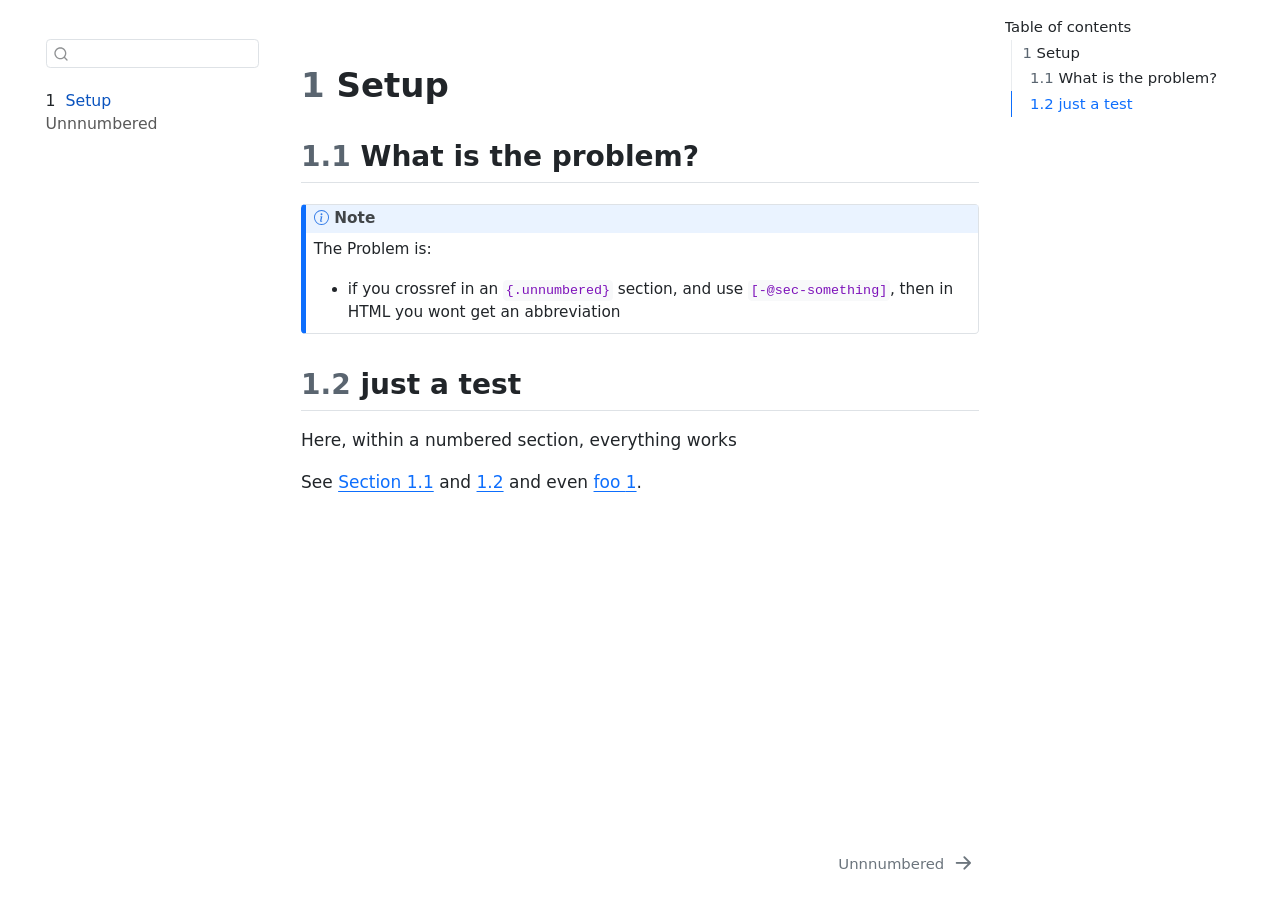
==== BOOK/index.html @ 223e7497 "init" ====
<!DOCTYPE html>
<html xmlns="http://www.w3.org/1999/xhtml" lang="en" xml:lang="en"><head>

<meta charset="utf-8">
<meta name="generator" content="quarto-1.6.32">

<meta name="viewport" content="width=device-width, initial-scale=1.0, user-scalable=yes">


<title>index</title>
<style>
code{white-space: pre-wrap;}
span.smallcaps{font-variant: small-caps;}
div.columns{display: flex; gap: min(4vw, 1.5em);}
div.column{flex: auto; overflow-x: auto;}
div.hanging-indent{margin-left: 1.5em; text-indent: -1.5em;}
ul.task-list{list-style: none;}
ul.task-list li input[type="checkbox"] {
  width: 0.8em;
  margin: 0 0.8em 0.2em -1em; /* quarto-specific, see https://github.com/quarto-dev/quarto-cli/issues/4556 */ 
  vertical-align: middle;
}
</style>


<script src="site_libs/quarto-nav/quarto-nav.js"></script>
<script src="site_libs/quarto-nav/headroom.min.js"></script>
<script src="site_libs/clipboard/clipboard.min.js"></script>
<script src="site_libs/quarto-search/autocomplete.umd.js"></script>
<script src="site_libs/quarto-search/fuse.min.js"></script>
<script src="site_libs/quarto-search/quarto-search.js"></script>
<meta name="quarto:offset" content="./">
<link href="./crossref.html" rel="next">
<script src="site_libs/quarto-html/quarto.js"></script>
<script src="site_libs/quarto-html/popper.min.js"></script>
<script src="site_libs/quarto-html/tippy.umd.min.js"></script>
<script src="site_libs/quarto-html/anchor.min.js"></script>
<link href="site_libs/quarto-html/tippy.css" rel="stylesheet">
<link href="site_libs/quarto-html/quarto-syntax-highlighting-2486e1f0a3ee9ee1fc393803a1361cdb.css" rel="stylesheet" id="quarto-text-highlighting-styles">
<script src="site_libs/bootstrap/bootstrap.min.js"></script>
<link href="site_libs/bootstrap/bootstrap-icons.css" rel="stylesheet">
<link href="site_libs/bootstrap/bootstrap-686122c4b2727e75ebdc897f2858214f.min.css" rel="stylesheet" append-hash="true" id="quarto-bootstrap" data-mode="light">
<script id="quarto-search-options" type="application/json">{
  "location": "sidebar",
  "copy-button": false,
  "collapse-after": 3,
  "panel-placement": "start",
  "type": "textbox",
  "limit": 50,
  "keyboard-shortcut": [
    "f",
    "/",
    "s"
  ],
  "show-item-context": false,
  "language": {
    "search-no-results-text": "No results",
    "search-matching-documents-text": "matching documents",
    "search-copy-link-title": "Copy link to search",
    "search-hide-matches-text": "Hide additional matches",
    "search-more-match-text": "more match in this document",
    "search-more-matches-text": "more matches in this document",
    "search-clear-button-title": "Clear",
    "search-text-placeholder": "",
    "search-detached-cancel-button-title": "Cancel",
    "search-submit-button-title": "Submit",
    "search-label": "Search"
  }
}</script>


</head>

<body class="nav-sidebar floating">

<div id="quarto-search-results"></div>
  <header id="quarto-header" class="headroom fixed-top">
  <nav class="quarto-secondary-nav">
    <div class="container-fluid d-flex">
      <button type="button" class="quarto-btn-toggle btn" data-bs-toggle="collapse" role="button" data-bs-target=".quarto-sidebar-collapse-item" aria-controls="quarto-sidebar" aria-expanded="false" aria-label="Toggle sidebar navigation" onclick="if (window.quartoToggleHeadroom) { window.quartoToggleHeadroom(); }">
        <i class="bi bi-layout-text-sidebar-reverse"></i>
      </button>
        <nav class="quarto-page-breadcrumbs" aria-label="breadcrumb"><ol class="breadcrumb"><li class="breadcrumb-item"><a href="./index.html"><span class="chapter-number">1</span>&nbsp; <span class="chapter-title">Setup</span></a></li></ol></nav>
        <a class="flex-grow-1" role="navigation" data-bs-toggle="collapse" data-bs-target=".quarto-sidebar-collapse-item" aria-controls="quarto-sidebar" aria-expanded="false" aria-label="Toggle sidebar navigation" onclick="if (window.quartoToggleHeadroom) { window.quartoToggleHeadroom(); }">      
        </a>
      <button type="button" class="btn quarto-search-button" aria-label="Search" onclick="window.quartoOpenSearch();">
        <i class="bi bi-search"></i>
      </button>
    </div>
  </nav>
</header>
<!-- content -->
<div id="quarto-content" class="quarto-container page-columns page-rows-contents page-layout-article">
<!-- sidebar -->
  <nav id="quarto-sidebar" class="sidebar collapse collapse-horizontal quarto-sidebar-collapse-item sidebar-navigation floating overflow-auto">
        <div class="mt-2 flex-shrink-0 align-items-center">
        <div class="sidebar-search">
        <div id="quarto-search" class="" title="Search"></div>
        </div>
        </div>
    <div class="sidebar-menu-container"> 
    <ul class="list-unstyled mt-1">
        <li class="sidebar-item">
  <div class="sidebar-item-container"> 
  <a href="./index.html" class="sidebar-item-text sidebar-link active">
 <span class="menu-text"><span class="chapter-number">1</span>&nbsp; <span class="chapter-title">Setup</span></span></a>
  </div>
</li>
        <li class="sidebar-item">
  <div class="sidebar-item-container"> 
  <a href="./crossref.html" class="sidebar-item-text sidebar-link">
 <span class="menu-text">Unnnumbered</span></a>
  </div>
</li>
    </ul>
    </div>
</nav>
<div id="quarto-sidebar-glass" class="quarto-sidebar-collapse-item" data-bs-toggle="collapse" data-bs-target=".quarto-sidebar-collapse-item"></div>
<!-- margin-sidebar -->
    <div id="quarto-margin-sidebar" class="sidebar margin-sidebar">
        <nav id="TOC" role="doc-toc" class="toc-active">
    <h2 id="toc-title">Table of contents</h2>
   
  <ul>
  <li><a href="#sec-setup" id="toc-sec-setup" class="nav-link active" data-scroll-target="#sec-setup"><span class="header-section-number">1</span> Setup</a>
  <ul class="collapse">
  <li><a href="#sec-problem" id="toc-sec-problem" class="nav-link" data-scroll-target="#sec-problem"><span class="header-section-number">1.1</span> What is the problem?</a></li>
  <li><a href="#sec-test" id="toc-sec-test" class="nav-link" data-scroll-target="#sec-test"><span class="header-section-number">1.2</span> just a test</a></li>
  </ul></li>
  </ul>
</nav>
    </div>
<!-- main -->
<main class="content" id="quarto-document-content">




<section id="sec-setup" class="level1" data-number="1">
<h1 data-number="1"><span class="header-section-number">1</span> Setup</h1>
<section id="sec-problem" class="level2" data-number="1.1">
<h2 data-number="1.1" class="anchored" data-anchor-id="sec-problem"><span class="header-section-number">1.1</span> What is the problem?</h2>
<div class="callout callout-style-default callout-note callout-titled">
<div class="callout-header d-flex align-content-center">
<div class="callout-icon-container">
<i class="callout-icon"></i>
</div>
<div class="callout-title-container flex-fill">
Note
</div>
</div>
<div class="callout-body-container callout-body">
<p>The Problem is:</p>
<ul>
<li>if you crossref in an <code>{.unnumbered}</code> section, and use <code>[-@sec-something]</code>, then in HTML you wont get an abbreviation</li>
</ul>
</div>
</div>
</section>
<section id="sec-test" class="level2" data-number="1.2">
<h2 data-number="1.2" class="anchored" data-anchor-id="sec-test"><span class="header-section-number">1.2</span> just a test</h2>
<p>Here, within a numbered section, everything works</p>
<p>See <a href="#sec-problem" class="quarto-xref"><span>Section 1.1</span></a> and <a href="#sec-test" class="quarto-xref"><span>1.2</span></a> and even <a href="#sec-setup" class="quarto-xref">foo&nbsp;<span>1</span></a>.</p>


</section>
</section>

</main> <!-- /main -->
<script id="quarto-html-after-body" type="application/javascript">
window.document.addEventListener("DOMContentLoaded", function (event) {
  const toggleBodyColorMode = (bsSheetEl) => {
    const mode = bsSheetEl.getAttribute("data-mode");
    const bodyEl = window.document.querySelector("body");
    if (mode === "dark") {
      bodyEl.classList.add("quarto-dark");
      bodyEl.classList.remove("quarto-light");
    } else {
      bodyEl.classList.add("quarto-light");
      bodyEl.classList.remove("quarto-dark");
    }
  }
  const toggleBodyColorPrimary = () => {
    const bsSheetEl = window.document.querySelector("link#quarto-bootstrap");
    if (bsSheetEl) {
      toggleBodyColorMode(bsSheetEl);
    }
  }
  toggleBodyColorPrimary();  
  const icon = "";
  const anchorJS = new window.AnchorJS();
  anchorJS.options = {
    placement: 'right',
    icon: icon
  };
  anchorJS.add('.anchored');
  const isCodeAnnotation = (el) => {
    for (const clz of el.classList) {
      if (clz.startsWith('code-annotation-')) {                     
        return true;
      }
    }
    return false;
  }
  const onCopySuccess = function(e) {
    // button target
    const button = e.trigger;
    // don't keep focus
    button.blur();
    // flash "checked"
    button.classList.add('code-copy-button-checked');
    var currentTitle = button.getAttribute("title");
    button.setAttribute("title", "Copied!");
    let tooltip;
    if (window.bootstrap) {
      button.setAttribute("data-bs-toggle", "tooltip");
      button.setAttribute("data-bs-placement", "left");
      button.setAttribute("data-bs-title", "Copied!");
      tooltip = new bootstrap.Tooltip(button, 
        { trigger: "manual", 
          customClass: "code-copy-button-tooltip",
          offset: [0, -8]});
      tooltip.show();    
    }
    setTimeout(function() {
      if (tooltip) {
        tooltip.hide();
        button.removeAttribute("data-bs-title");
        button.removeAttribute("data-bs-toggle");
        button.removeAttribute("data-bs-placement");
      }
      button.setAttribute("title", currentTitle);
      button.classList.remove('code-copy-button-checked');
    }, 1000);
    // clear code selection
    e.clearSelection();
  }
  const getTextToCopy = function(trigger) {
      const codeEl = trigger.previousElementSibling.cloneNode(true);
      for (const childEl of codeEl.children) {
        if (isCodeAnnotation(childEl)) {
          childEl.remove();
        }
      }
      return codeEl.innerText;
  }
  const clipboard = new window.ClipboardJS('.code-copy-button:not([data-in-quarto-modal])', {
    text: getTextToCopy
  });
  clipboard.on('success', onCopySuccess);
  if (window.document.getElementById('quarto-embedded-source-code-modal')) {
    // For code content inside modals, clipBoardJS needs to be initialized with a container option
    // TODO: Check when it could be a function (https://github.com/zenorocha/clipboard.js/issues/860)
    const clipboardModal = new window.ClipboardJS('.code-copy-button[data-in-quarto-modal]', {
      text: getTextToCopy,
      container: window.document.getElementById('quarto-embedded-source-code-modal')
    });
    clipboardModal.on('success', onCopySuccess);
  }
    var localhostRegex = new RegExp(/^(?:http|https):\/\/localhost\:?[0-9]*\//);
    var mailtoRegex = new RegExp(/^mailto:/);
      var filterRegex = new RegExp('/' + window.location.host + '/');
    var isInternal = (href) => {
        return filterRegex.test(href) || localhostRegex.test(href) || mailtoRegex.test(href);
    }
    // Inspect non-navigation links and adorn them if external
 	var links = window.document.querySelectorAll('a[href]:not(.nav-link):not(.navbar-brand):not(.toc-action):not(.sidebar-link):not(.sidebar-item-toggle):not(.pagination-link):not(.no-external):not([aria-hidden]):not(.dropdown-item):not(.quarto-navigation-tool):not(.about-link)');
    for (var i=0; i<links.length; i++) {
      const link = links[i];
      if (!isInternal(link.href)) {
        // undo the damage that might have been done by quarto-nav.js in the case of
        // links that we want to consider external
        if (link.dataset.originalHref !== undefined) {
          link.href = link.dataset.originalHref;
        }
      }
    }
  function tippyHover(el, contentFn, onTriggerFn, onUntriggerFn) {
    const config = {
      allowHTML: true,
      maxWidth: 500,
      delay: 100,
      arrow: false,
      appendTo: function(el) {
          return el.parentElement;
      },
      interactive: true,
      interactiveBorder: 10,
      theme: 'quarto',
      placement: 'bottom-start',
    };
    if (contentFn) {
      config.content = contentFn;
    }
    if (onTriggerFn) {
      config.onTrigger = onTriggerFn;
    }
    if (onUntriggerFn) {
      config.onUntrigger = onUntriggerFn;
    }
    window.tippy(el, config); 
  }
  const noterefs = window.document.querySelectorAll('a[role="doc-noteref"]');
  for (var i=0; i<noterefs.length; i++) {
    const ref = noterefs[i];
    tippyHover(ref, function() {
      // use id or data attribute instead here
      let href = ref.getAttribute('data-footnote-href') || ref.getAttribute('href');
      try { href = new URL(href).hash; } catch {}
      const id = href.replace(/^#\/?/, "");
      const note = window.document.getElementById(id);
      if (note) {
        return note.innerHTML;
      } else {
        return "";
      }
    });
  }
  const xrefs = window.document.querySelectorAll('a.quarto-xref');
  const processXRef = (id, note) => {
    // Strip column container classes
    const stripColumnClz = (el) => {
      el.classList.remove("page-full", "page-columns");
      if (el.children) {
        for (const child of el.children) {
          stripColumnClz(child);
        }
      }
    }
    stripColumnClz(note)
    if (id === null || id.startsWith('sec-')) {
      // Special case sections, only their first couple elements
      const container = document.createElement("div");
      if (note.children && note.children.length > 2) {
        container.appendChild(note.children[0].cloneNode(true));
        for (let i = 1; i < note.children.length; i++) {
          const child = note.children[i];
          if (child.tagName === "P" && child.innerText === "") {
            continue;
          } else {
            container.appendChild(child.cloneNode(true));
            break;
          }
        }
        if (window.Quarto?.typesetMath) {
          window.Quarto.typesetMath(container);
        }
        return container.innerHTML
      } else {
        if (window.Quarto?.typesetMath) {
          window.Quarto.typesetMath(note);
        }
        return note.innerHTML;
      }
    } else {
      // Remove any anchor links if they are present
      const anchorLink = note.querySelector('a.anchorjs-link');
      if (anchorLink) {
        anchorLink.remove();
      }
      if (window.Quarto?.typesetMath) {
        window.Quarto.typesetMath(note);
      }
      // TODO in 1.5, we should make sure this works without a callout special case
      if (note.classList.contains("callout")) {
        return note.outerHTML;
      } else {
        return note.innerHTML;
      }
    }
  }
  for (var i=0; i<xrefs.length; i++) {
    const xref = xrefs[i];
    tippyHover(xref, undefined, function(instance) {
      instance.disable();
      let url = xref.getAttribute('href');
      let hash = undefined; 
      if (url.startsWith('#')) {
        hash = url;
      } else {
        try { hash = new URL(url).hash; } catch {}
      }
      if (hash) {
        const id = hash.replace(/^#\/?/, "");
        const note = window.document.getElementById(id);
        if (note !== null) {
          try {
            const html = processXRef(id, note.cloneNode(true));
            instance.setContent(html);
          } finally {
            instance.enable();
            instance.show();
          }
        } else {
          // See if we can fetch this
          fetch(url.split('#')[0])
          .then(res => res.text())
          .then(html => {
            const parser = new DOMParser();
            const htmlDoc = parser.parseFromString(html, "text/html");
            const note = htmlDoc.getElementById(id);
            if (note !== null) {
              const html = processXRef(id, note);
              instance.setContent(html);
            } 
          }).finally(() => {
            instance.enable();
            instance.show();
          });
        }
      } else {
        // See if we can fetch a full url (with no hash to target)
        // This is a special case and we should probably do some content thinning / targeting
        fetch(url)
        .then(res => res.text())
        .then(html => {
          const parser = new DOMParser();
          const htmlDoc = parser.parseFromString(html, "text/html");
          const note = htmlDoc.querySelector('main.content');
          if (note !== null) {
            // This should only happen for chapter cross references
            // (since there is no id in the URL)
            // remove the first header
            if (note.children.length > 0 && note.children[0].tagName === "HEADER") {
              note.children[0].remove();
            }
            const html = processXRef(null, note);
            instance.setContent(html);
          } 
        }).finally(() => {
          instance.enable();
          instance.show();
        });
      }
    }, function(instance) {
    });
  }
      let selectedAnnoteEl;
      const selectorForAnnotation = ( cell, annotation) => {
        let cellAttr = 'data-code-cell="' + cell + '"';
        let lineAttr = 'data-code-annotation="' +  annotation + '"';
        const selector = 'span[' + cellAttr + '][' + lineAttr + ']';
        return selector;
      }
      const selectCodeLines = (annoteEl) => {
        const doc = window.document;
        const targetCell = annoteEl.getAttribute("data-target-cell");
        const targetAnnotation = annoteEl.getAttribute("data-target-annotation");
        const annoteSpan = window.document.querySelector(selectorForAnnotation(targetCell, targetAnnotation));
        const lines = annoteSpan.getAttribute("data-code-lines").split(",");
        const lineIds = lines.map((line) => {
          return targetCell + "-" + line;
        })
        let top = null;
        let height = null;
        let parent = null;
        if (lineIds.length > 0) {
            //compute the position of the single el (top and bottom and make a div)
            const el = window.document.getElementById(lineIds[0]);
            top = el.offsetTop;
            height = el.offsetHeight;
            parent = el.parentElement.parentElement;
          if (lineIds.length > 1) {
            const lastEl = window.document.getElementById(lineIds[lineIds.length - 1]);
            const bottom = lastEl.offsetTop + lastEl.offsetHeight;
            height = bottom - top;
          }
          if (top !== null && height !== null && parent !== null) {
            // cook up a div (if necessary) and position it 
            let div = window.document.getElementById("code-annotation-line-highlight");
            if (div === null) {
              div = window.document.createElement("div");
              div.setAttribute("id", "code-annotation-line-highlight");
              div.style.position = 'absolute';
              parent.appendChild(div);
            }
            div.style.top = top - 2 + "px";
            div.style.height = height + 4 + "px";
            div.style.left = 0;
            let gutterDiv = window.document.getElementById("code-annotation-line-highlight-gutter");
            if (gutterDiv === null) {
              gutterDiv = window.document.createElement("div");
              gutterDiv.setAttribute("id", "code-annotation-line-highlight-gutter");
              gutterDiv.style.position = 'absolute';
              const codeCell = window.document.getElementById(targetCell);
              const gutter = codeCell.querySelector('.code-annotation-gutter');
              gutter.appendChild(gutterDiv);
            }
            gutterDiv.style.top = top - 2 + "px";
            gutterDiv.style.height = height + 4 + "px";
          }
          selectedAnnoteEl = annoteEl;
        }
      };
      const unselectCodeLines = () => {
        const elementsIds = ["code-annotation-line-highlight", "code-annotation-line-highlight-gutter"];
        elementsIds.forEach((elId) => {
          const div = window.document.getElementById(elId);
          if (div) {
            div.remove();
          }
        });
        selectedAnnoteEl = undefined;
      };
        // Handle positioning of the toggle
    window.addEventListener(
      "resize",
      throttle(() => {
        elRect = undefined;
        if (selectedAnnoteEl) {
          selectCodeLines(selectedAnnoteEl);
        }
      }, 10)
    );
    function throttle(fn, ms) {
    let throttle = false;
    let timer;
      return (...args) => {
        if(!throttle) { // first call gets through
            fn.apply(this, args);
            throttle = true;
        } else { // all the others get throttled
            if(timer) clearTimeout(timer); // cancel #2
            timer = setTimeout(() => {
              fn.apply(this, args);
              timer = throttle = false;
            }, ms);
        }
      };
    }
      // Attach click handler to the DT
      const annoteDls = window.document.querySelectorAll('dt[data-target-cell]');
      for (const annoteDlNode of annoteDls) {
        annoteDlNode.addEventListener('click', (event) => {
          const clickedEl = event.target;
          if (clickedEl !== selectedAnnoteEl) {
            unselectCodeLines();
            const activeEl = window.document.querySelector('dt[data-target-cell].code-annotation-active');
            if (activeEl) {
              activeEl.classList.remove('code-annotation-active');
            }
            selectCodeLines(clickedEl);
            clickedEl.classList.add('code-annotation-active');
          } else {
            // Unselect the line
            unselectCodeLines();
            clickedEl.classList.remove('code-annotation-active');
          }
        });
      }
  const findCites = (el) => {
    const parentEl = el.parentElement;
    if (parentEl) {
      const cites = parentEl.dataset.cites;
      if (cites) {
        return {
          el,
          cites: cites.split(' ')
        };
      } else {
        return findCites(el.parentElement)
      }
    } else {
      return undefined;
    }
  };
  var bibliorefs = window.document.querySelectorAll('a[role="doc-biblioref"]');
  for (var i=0; i<bibliorefs.length; i++) {
    const ref = bibliorefs[i];
    const citeInfo = findCites(ref);
    if (citeInfo) {
      tippyHover(citeInfo.el, function() {
        var popup = window.document.createElement('div');
        citeInfo.cites.forEach(function(cite) {
          var citeDiv = window.document.createElement('div');
          citeDiv.classList.add('hanging-indent');
          citeDiv.classList.add('csl-entry');
          var biblioDiv = window.document.getElementById('ref-' + cite);
          if (biblioDiv) {
            citeDiv.innerHTML = biblioDiv.innerHTML;
          }
          popup.appendChild(citeDiv);
        });
        return popup.innerHTML;
      });
    }
  }
});
</script>
<nav class="page-navigation">
  <div class="nav-page nav-page-previous">
  </div>
  <div class="nav-page nav-page-next">
      <a href="./crossref.html" class="pagination-link" aria-label="Unnnumbered">
        <span class="nav-page-text">Unnnumbered</span> <i class="bi bi-arrow-right-short"></i>
      </a>
  </div>
</nav>
</div> <!-- /content -->




</body></html>
---- BOOK/site_libs/quarto-html/tippy.css ----
.tippy-box[data-animation=fade][data-state=hidden]{opacity:0}[data-tippy-root]{max-width:calc(100vw - 10px)}.tippy-box{position:relative;background-color:#333;color:#fff;border-radius:4px;font-size:14px;line-height:1.4;white-space:normal;outline:0;transition-property:transform,visibility,opacity}.tippy-box[data-placement^=top]>.tippy-arrow{bottom:0}.tippy-box[data-placement^=top]>.tippy-arrow:before{bottom:-7px;left:0;border-width:8px 8px 0;border-top-color:initial;transform-origin:center top}.tippy-box[data-placement^=bottom]>.tippy-arrow{top:0}.tippy-box[data-placement^=bottom]>.tippy-arrow:before{top:-7px;left:0;border-width:0 8px 8px;border-bottom-color:initial;transform-origin:center bottom}.tippy-box[data-placement^=left]>.tippy-arrow{right:0}.tippy-box[data-placement^=left]>.tippy-arrow:before{border-width:8px 0 8px 8px;border-left-color:initial;right:-7px;transform-origin:center left}.tippy-box[data-placement^=right]>.tippy-arrow{left:0}.tippy-box[data-placement^=right]>.tippy-arrow:before{left:-7px;border-width:8px 8px 8px 0;border-right-color:initial;transform-origin:center right}.tippy-box[data-inertia][data-state=visible]{transition-timing-function:cubic-bezier(.54,1.5,.38,1.11)}.tippy-arrow{width:16px;height:16px;color:#333}.tippy-arrow:before{content:"";position:absolute;border-color:transparent;border-style:solid}.tippy-content{position:relative;padding:5px 9px;z-index:1}
---- BOOK/site_libs/quarto-html/quarto-syntax-highlighting-2486e1f0a3ee9ee1fc393803a1361cdb.css ----
/* quarto syntax highlight colors */
:root {
  --quarto-hl-ot-color: #003B4F;
  --quarto-hl-at-color: #657422;
  --quarto-hl-ss-color: #20794D;
  --quarto-hl-an-color: #5E5E5E;
  --quarto-hl-fu-color: #4758AB;
  --quarto-hl-st-color: #20794D;
  --quarto-hl-cf-color: #003B4F;
  --quarto-hl-op-color: #5E5E5E;
  --quarto-hl-er-color: #AD0000;
  --quarto-hl-bn-color: #AD0000;
  --quarto-hl-al-color: #AD0000;
  --quarto-hl-va-color: #111111;
  --quarto-hl-bu-color: inherit;
  --quarto-hl-ex-color: inherit;
  --quarto-hl-pp-color: #AD0000;
  --quarto-hl-in-color: #5E5E5E;
  --quarto-hl-vs-color: #20794D;
  --quarto-hl-wa-color: #5E5E5E;
  --quarto-hl-do-color: #5E5E5E;
  --quarto-hl-im-color: #00769E;
  --quarto-hl-ch-color: #20794D;
  --quarto-hl-dt-color: #AD0000;
  --quarto-hl-fl-color: #AD0000;
  --quarto-hl-co-color: #5E5E5E;
  --quarto-hl-cv-color: #5E5E5E;
  --quarto-hl-cn-color: #8f5902;
  --quarto-hl-sc-color: #5E5E5E;
  --quarto-hl-dv-color: #AD0000;
  --quarto-hl-kw-color: #003B4F;
}

/* other quarto variables */
:root {
  --quarto-font-monospace: SFMono-Regular, Menlo, Monaco, Consolas, "Liberation Mono", "Courier New", monospace;
}

pre > code.sourceCode > span {
  color: #003B4F;
}

code span {
  color: #003B4F;
}

code.sourceCode > span {
  color: #003B4F;
}

div.sourceCode,
div.sourceCode pre.sourceCode {
  color: #003B4F;
}

code span.ot {
  color: #003B4F;
  font-style: inherit;
}

code span.at {
  color: #657422;
  font-style: inherit;
}

code span.ss {
  color: #20794D;
  font-style: inherit;
}

code span.an {
  color: #5E5E5E;
  font-style: inherit;
}

code span.fu {
  color: #4758AB;
  font-style: inherit;
}

code span.st {
  color: #20794D;
  font-style: inherit;
}

code span.cf {
  color: #003B4F;
  font-weight: bold;
  font-style: inherit;
}

code span.op {
  color: #5E5E5E;
  font-style: inherit;
}

code span.er {
  color: #AD0000;
  font-style: inherit;
}

code span.bn {
  color: #AD0000;
  font-style: inherit;
}

code span.al {
  color: #AD0000;
  font-style: inherit;
}

code span.va {
  color: #111111;
  font-style: inherit;
}

code span.bu {
  font-style: inherit;
}

code span.ex {
  font-style: inherit;
}

code span.pp {
  color: #AD0000;
  font-style: inherit;
}

code span.in {
  color: #5E5E5E;
  font-style: inherit;
}

code span.vs {
  color: #20794D;
  font-style: inherit;
}

code span.wa {
  color: #5E5E5E;
  font-style: italic;
}

code span.do {
  color: #5E5E5E;
  font-style: italic;
}

code span.im {
  color: #00769E;
  font-style: inherit;
}

code span.ch {
  color: #20794D;
  font-style: inherit;
}

code span.dt {
  color: #AD0000;
  font-style: inherit;
}

code span.fl {
  color: #AD0000;
  font-style: inherit;
}

code span.co {
  color: #5E5E5E;
  font-style: inherit;
}

code span.cv {
  color: #5E5E5E;
  font-style: italic;
}

code span.cn {
  color: #8f5902;
  font-style: inherit;
}

code span.sc {
  color: #5E5E5E;
  font-style: inherit;
}

code span.dv {
  color: #AD0000;
  font-style: inherit;
}

code span.kw {
  color: #003B4F;
  font-weight: bold;
  font-style: inherit;
}

.prevent-inlining {
  content: "</";
}

/*# sourceMappingURL=b94514f873b6ebc3b38fab26346a7c13.css.map */
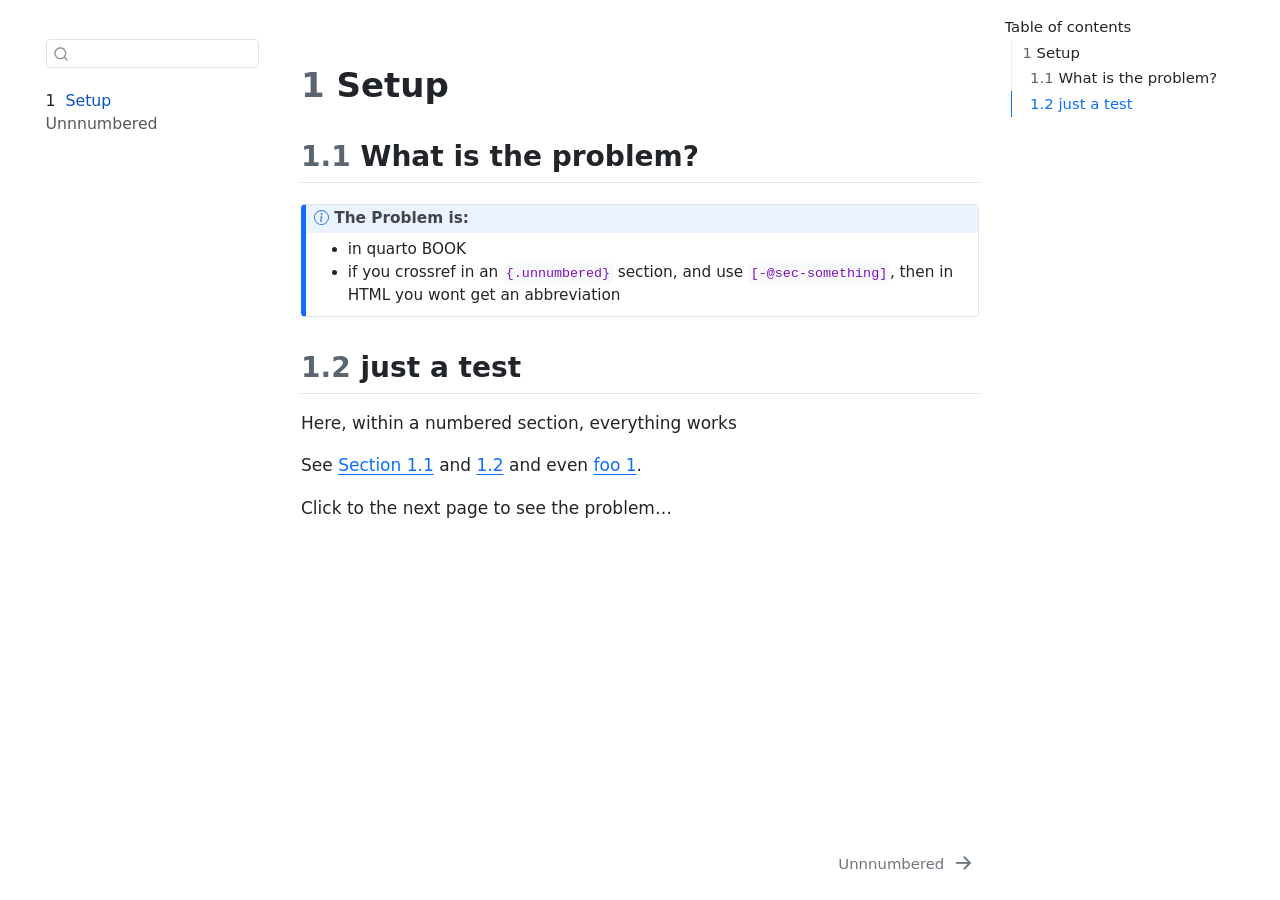
==== commit db8a7c7b: "minimal example crossref" ====
--- a/BOOK/index.html
+++ b/BOOK/index.html
@@ -146,12 +146,12 @@
 <i class="callout-icon"></i>
 </div>
 <div class="callout-title-container flex-fill">
-Note
+The Problem is:
 </div>
 </div>
 <div class="callout-body-container callout-body">
-<p>The Problem is:</p>
 <ul>
+<li>in quarto BOOK</li>
 <li>if you crossref in an <code>{.unnumbered}</code> section, and use <code>[-@sec-something]</code>, then in HTML you wont get an abbreviation</li>
 </ul>
 </div>
@@ -161,6 +161,7 @@
 <h2 data-number="1.2" class="anchored" data-anchor-id="sec-test"><span class="header-section-number">1.2</span> just a test</h2>
 <p>Here, within a numbered section, everything works</p>
 <p>See <a href="#sec-problem" class="quarto-xref"><span>Section 1.1</span></a> and <a href="#sec-test" class="quarto-xref"><span>1.2</span></a> and even <a href="#sec-setup" class="quarto-xref">foo&nbsp;<span>1</span></a>.</p>
+<p>Click to the next page to see the problem…</p>
 
 
 </section>
